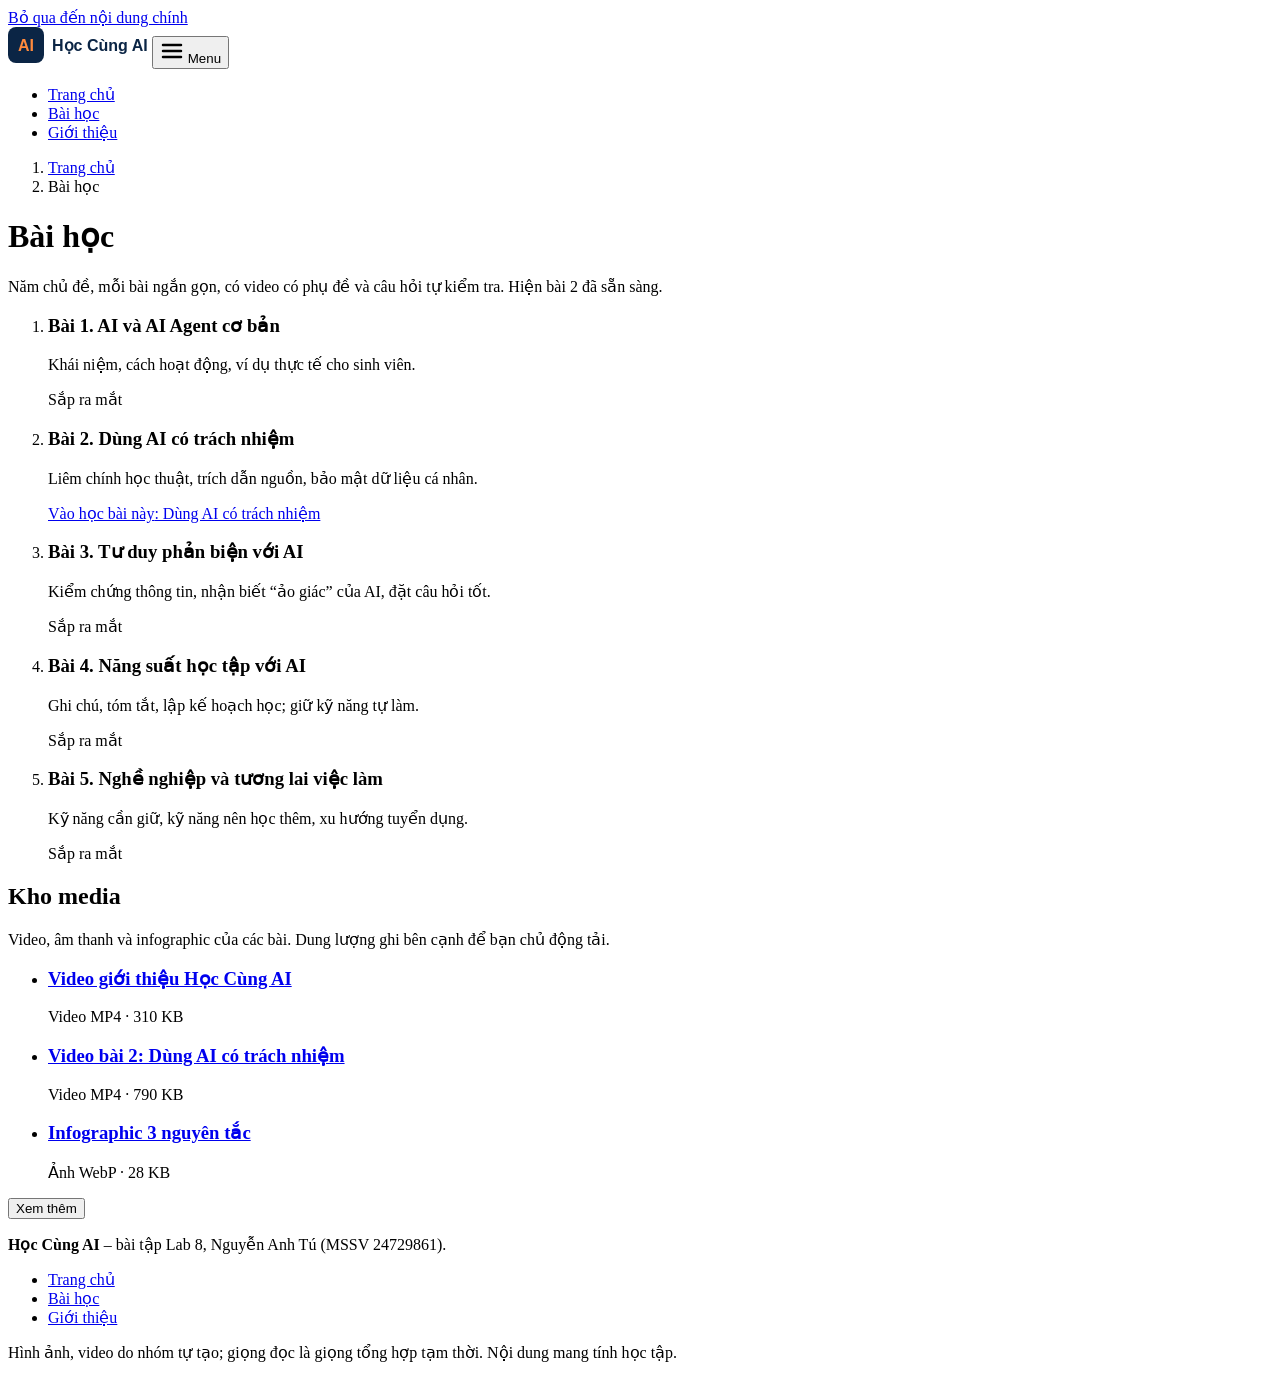
==== bai-hoc.html @ 78e97a04 "Thêm 4 trang HTML5: trang chủ, giới thiệu, bài học, bài học chi tiết (header-nav-main-footer, breadc" ====
<!DOCTYPE html>
<html lang="vi">
<head>
<meta charset="utf-8">
<meta name="viewport" content="width=device-width, initial-scale=1">
<title>Bài học – Học Cùng AI</title>
<meta name="description" content="Năm chủ đề học cùng AI dành cho sinh viên, kèm kho video, âm thanh và infographic.">
<link rel="icon" href="img/favicon.png" type="image/png">
<link rel="stylesheet" href="css/site.css">
<script src="js/site.js" defer></script>
</head>
<body>
<a class="skip" href="#main">Bỏ qua đến nội dung chính</a>
<header class="site-header">
<div class="wrap bar">
<a class="logo" href="index.html"><img src="img/logo.svg" width="140" height="36" alt="Học Cùng AI – về trang chủ"></a>
<button class="nav-toggle" type="button" aria-expanded="false" aria-controls="menu"><svg width="24" height="24" aria-hidden="true"><use href="img/icons.svg#i-menu"/></svg> Menu</button>
<nav id="menu" aria-label="Menu chính"><ul><li><a href="index.html">Trang chủ</a></li><li><a href="bai-hoc.html" aria-current="page">Bài học</a></li><li><a href="gioi-thieu.html">Giới thiệu</a></li></ul></nav>
</div>
</header>
<nav class="crumbs" aria-label="Breadcrumb"><div class="wrap"><ol><li><a href="index.html">Trang chủ</a></li><li aria-current="page">Bài học</li></ol></div></nav>
<main id="main" class="wrap">
<h1>Bài học</h1>
<p>Năm chủ đề, mỗi bài ngắn gọn, có video có phụ đề và câu hỏi tự kiểm tra. Hiện bài 2 đã sẵn sàng.</p>
<ol class="cards lessons">
<li class="card" id="bai-1"><h3>Bài 1. AI và AI Agent cơ bản</h3><p>Khái niệm, cách hoạt động, ví dụ thực tế cho sinh viên.</p><span class="soon">Sắp ra mắt</span></li>
<li class="card" id="bai-2"><h3>Bài 2. Dùng AI có trách nhiệm</h3><p>Liêm chính học thuật, trích dẫn nguồn, bảo mật dữ liệu cá nhân.</p><a href="bai-hoc-chi-tiet.html">Vào học bài này<span class="sr">: Dùng AI có trách nhiệm</span></a></li>
<li class="card" id="bai-3"><h3>Bài 3. Tư duy phản biện với AI</h3><p>Kiểm chứng thông tin, nhận biết “ảo giác” của AI, đặt câu hỏi tốt.</p><span class="soon">Sắp ra mắt</span></li>
<li class="card" id="bai-4"><h3>Bài 4. Năng suất học tập với AI</h3><p>Ghi chú, tóm tắt, lập kế hoạch học; giữ kỹ năng tự làm.</p><span class="soon">Sắp ra mắt</span></li>
<li class="card" id="bai-5"><h3>Bài 5. Nghề nghiệp và tương lai việc làm</h3><p>Kỹ năng cần giữ, kỹ năng nên học thêm, xu hướng tuyển dụng.</p><span class="soon">Sắp ra mắt</span></li>
</ol>
<section aria-labelledby="h-media">
<h2 id="h-media">Kho media</h2>
<p>Video, âm thanh và infographic của các bài. Dung lượng ghi bên cạnh để bạn chủ động tải.</p>
<ul class="cards" id="media-list">
<li class="card"><h3><a href="video/intro.mp4">Video giới thiệu Học Cùng AI</a></h3><p>Video MP4 · 310 KB</p></li>
<li class="card"><h3><a href="video/bai-2.mp4">Video bài 2: Dùng AI có trách nhiệm</a></h3><p>Video MP4 · 790 KB</p></li>
<li class="card"><h3><a href="img/infographic-bai-2.webp">Infographic 3 nguyên tắc</a></h3><p>Ảnh WebP · 28 KB</p></li>
</ul>
<p><button class="btn" type="button" id="more-btn">Xem thêm</button></p>
<p id="more-status" role="status" aria-live="polite"></p>
</section>
</main>
<footer class="site-footer">
<div class="wrap foot">
<p><strong>Học Cùng AI</strong> – bài tập Lab 8, Nguyễn Anh Tú (MSSV 24729861).</p>
<ul><li><a href="index.html">Trang chủ</a></li><li><a href="bai-hoc.html">Bài học</a></li><li><a href="gioi-thieu.html">Giới thiệu</a></li></ul>
<p class="small">Hình ảnh, video do nhóm tự tạo; giọng đọc là giọng tổng hợp tạm thời. Nội dung mang tính học tập.</p>
</div>
</footer>
</body>
</html>
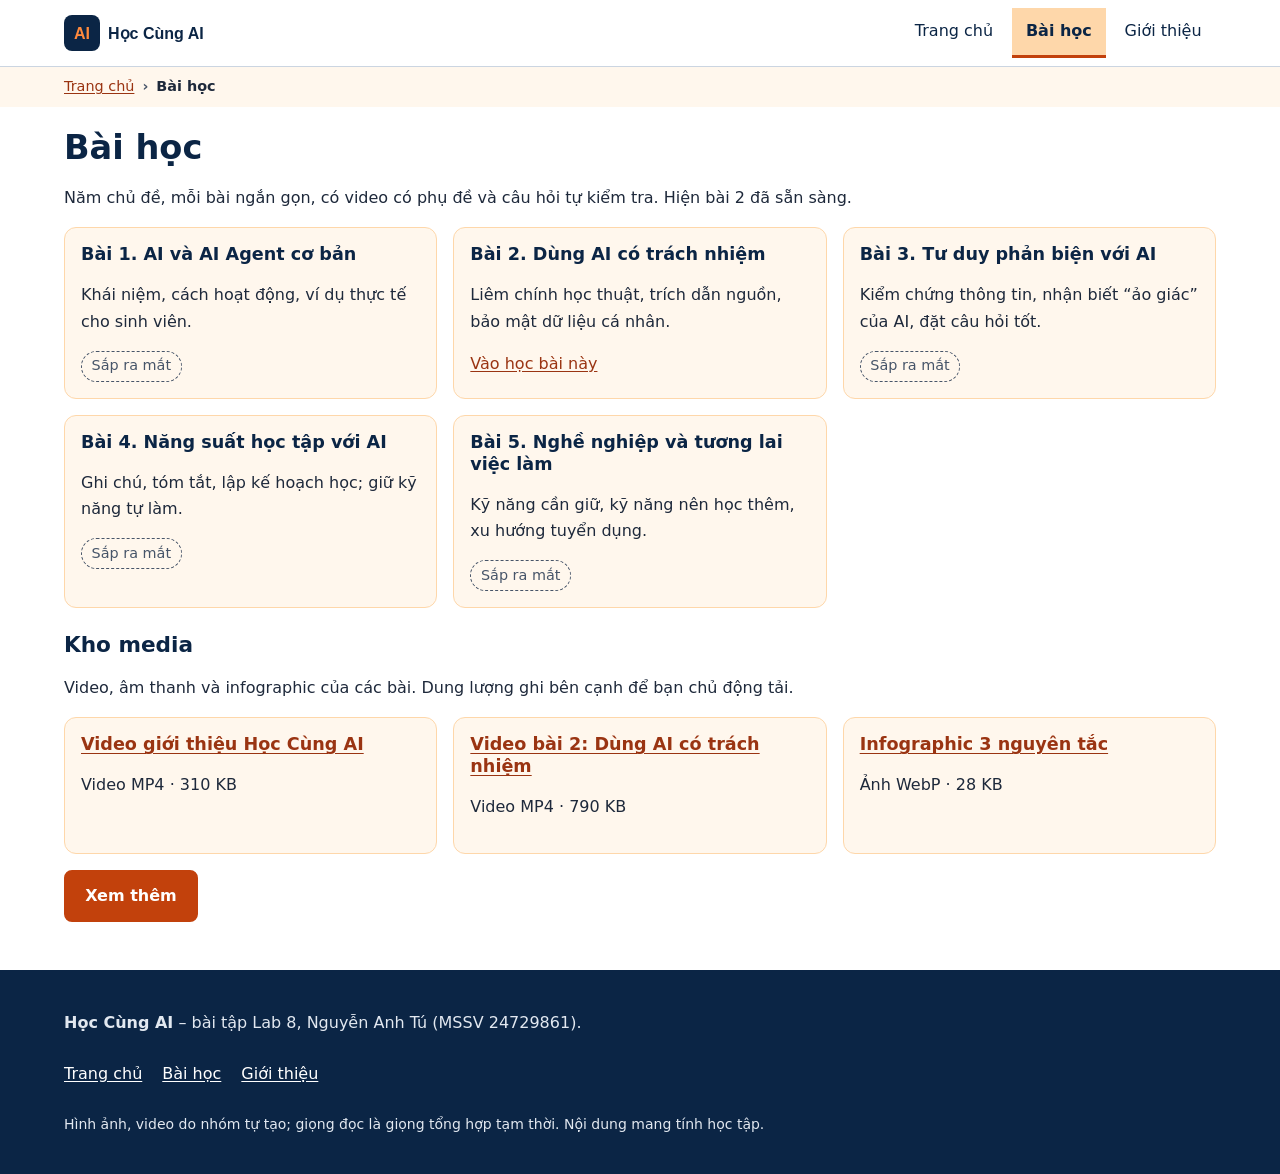
==== commit 24cfe59a: "Sửa lỗi W3C: nhảy cấp tiêu đề h1→h3 ở bai-hoc.html (đổi thành h2)" ====
--- a/bai-hoc.html
+++ b/bai-hoc.html
@@ -23,11 +23,11 @@
 <h1>Bài học</h1>
 <p>Năm chủ đề, mỗi bài ngắn gọn, có video có phụ đề và câu hỏi tự kiểm tra. Hiện bài 2 đã sẵn sàng.</p>
 <ol class="cards lessons">
-<li class="card" id="bai-1"><h3>Bài 1. AI và AI Agent cơ bản</h3><p>Khái niệm, cách hoạt động, ví dụ thực tế cho sinh viên.</p><span class="soon">Sắp ra mắt</span></li>
-<li class="card" id="bai-2"><h3>Bài 2. Dùng AI có trách nhiệm</h3><p>Liêm chính học thuật, trích dẫn nguồn, bảo mật dữ liệu cá nhân.</p><a href="bai-hoc-chi-tiet.html">Vào học bài này<span class="sr">: Dùng AI có trách nhiệm</span></a></li>
-<li class="card" id="bai-3"><h3>Bài 3. Tư duy phản biện với AI</h3><p>Kiểm chứng thông tin, nhận biết “ảo giác” của AI, đặt câu hỏi tốt.</p><span class="soon">Sắp ra mắt</span></li>
-<li class="card" id="bai-4"><h3>Bài 4. Năng suất học tập với AI</h3><p>Ghi chú, tóm tắt, lập kế hoạch học; giữ kỹ năng tự làm.</p><span class="soon">Sắp ra mắt</span></li>
-<li class="card" id="bai-5"><h3>Bài 5. Nghề nghiệp và tương lai việc làm</h3><p>Kỹ năng cần giữ, kỹ năng nên học thêm, xu hướng tuyển dụng.</p><span class="soon">Sắp ra mắt</span></li>
+<li class="card" id="bai-1"><h2>Bài 1. AI và AI Agent cơ bản</h2><p>Khái niệm, cách hoạt động, ví dụ thực tế cho sinh viên.</p><span class="soon">Sắp ra mắt</span></li>
+<li class="card" id="bai-2"><h2>Bài 2. Dùng AI có trách nhiệm</h2><p>Liêm chính học thuật, trích dẫn nguồn, bảo mật dữ liệu cá nhân.</p><a href="bai-hoc-chi-tiet.html">Vào học bài này<span class="sr">: Dùng AI có trách nhiệm</span></a></li>
+<li class="card" id="bai-3"><h2>Bài 3. Tư duy phản biện với AI</h2><p>Kiểm chứng thông tin, nhận biết “ảo giác” của AI, đặt câu hỏi tốt.</p><span class="soon">Sắp ra mắt</span></li>
+<li class="card" id="bai-4"><h2>Bài 4. Năng suất học tập với AI</h2><p>Ghi chú, tóm tắt, lập kế hoạch học; giữ kỹ năng tự làm.</p><span class="soon">Sắp ra mắt</span></li>
+<li class="card" id="bai-5"><h2>Bài 5. Nghề nghiệp và tương lai việc làm</h2><p>Kỹ năng cần giữ, kỹ năng nên học thêm, xu hướng tuyển dụng.</p><span class="soon">Sắp ra mắt</span></li>
 </ol>
 <section aria-labelledby="h-media">
 <h2 id="h-media">Kho media</h2>
--- a/css/site.css
+++ b/css/site.css
@@ -0,0 +1,124 @@
+/* site.css – một tệp dùng chung cho mọi trang. Mobile-first: 360 → 768 → 1280 px. */
+:root{--navy:#0b2545;--ink:#1e293b;--muted:#475569;--orange:#c2410c;--orange-d:#9a3412;--cream:#fff7ed;--peach:#fed7aa;--line:#cbd5e1;--r:12px;--gap:1rem}
+*,*::before,*::after{box-sizing:border-box}
+html{-webkit-text-size-adjust:100%;scroll-behavior:smooth}
+body{margin:0;font:1rem/1.65 system-ui,-apple-system,"Segoe UI",Roboto,Arial,sans-serif;color:var(--ink);background:#fff}
+img,video,audio,svg{max-width:100%}
+img,video{height:auto}
+a{color:var(--orange-d);text-underline-offset:.15em}
+a:hover{color:var(--navy)}
+:focus-visible{outline:3px solid var(--navy);outline-offset:3px;border-radius:4px}
+h1,h2,h3{line-height:1.25;color:var(--navy);margin:1.5rem 0 .6rem}
+h1{font-size:1.75rem;margin-top:1.25rem}h2{font-size:1.35rem}h3{font-size:1.1rem}
+.wrap{width:min(100% - 2rem,72rem);margin-inline:auto}
+.sr{position:absolute;width:1px;height:1px;overflow:hidden;clip:rect(0 0 0 0);white-space:nowrap}
+.skip{position:absolute;left:.5rem;top:-4rem;background:var(--navy);color:#fff;padding:.6rem 1rem;z-index:20;border-radius:0 0 8px 8px}
+.skip:focus{top:0}
+.small{font-size:.875rem}
+/* header + menu */
+.site-header{position:sticky;top:0;z-index:10;background:#fff;border-bottom:1px solid var(--line)}
+.bar{display:flex;flex-wrap:wrap;align-items:center;justify-content:space-between;gap:.5rem;padding-block:.5rem}
+.logo{display:block}.logo img{display:block;width:96px;height:auto}
+nav ul{list-style:none;margin:0;padding:0}
+#menu{flex-basis:100%}
+#menu ul{display:flex;flex-wrap:wrap;gap:.25rem}
+#menu a{display:block;padding:.65rem .9rem;color:var(--navy);text-decoration:none;border-bottom:3px solid transparent;min-height:44px}
+#menu a:hover{background:var(--cream)}
+#menu a[aria-current="page"]{background:var(--peach);font-weight:700;border-bottom-color:var(--orange)}
+#menu a.is-parent{border-bottom-color:var(--line);font-weight:600}
+.nav-toggle{display:none;align-items:center;gap:.4rem;min-width:44px;min-height:44px;padding:.4rem .8rem;font:inherit;font-weight:600;color:var(--navy);background:#fff;border:2px solid var(--navy);border-radius:8px;cursor:pointer}
+.js .nav-toggle{display:inline-flex}
+.js #menu{display:none}.js #menu.open{display:block}
+.js #menu.open ul{flex-direction:column}
+/* breadcrumb */
+.crumbs{background:var(--cream);font-size:.9rem}
+.crumbs ol{display:flex;flex-wrap:wrap;list-style:none;margin:0;padding:.5rem 0}
+.crumbs li+li::before{content:"›";margin:0 .5rem;color:var(--muted)}
+.crumbs [aria-current]{color:var(--ink);font-weight:600}
+/* nút */
+.btn{display:inline-block;padding:.7rem 1.2rem;min-height:44px;font:inherit;font-weight:700;color:#fff;background:var(--orange);border:2px solid var(--orange);border-radius:8px;text-decoration:none;cursor:pointer}
+.btn:hover{background:var(--orange-d);border-color:var(--orange-d);color:#fff}
+.btn-ghost{background:transparent;color:#fff;border-color:#fff}
+.btn-ghost:hover{background:#fff;color:var(--navy);border-color:#fff}
+.btn:disabled{opacity:.6;cursor:wait}
+/* hero: 3 bản cắt, giữ tỉ lệ để không nhảy bố cục */
+.hero picture,.hero img{display:block;width:100%}
+.hero img{aspect-ratio:360/220;object-fit:cover}
+.hero-text{background:var(--navy);color:#fff;padding:1.25rem 0 1.5rem}
+.hero-text h1{color:#fff;margin-top:0}
+.hero-text p{max-width:42rem}
+.hero-text .btn+.btn{margin-top:.5rem}
+/* khối chia đôi */
+.split{display:grid;gap:var(--gap);align-items:start;margin-block:2rem}
+/* thẻ */
+.cards{display:grid;grid-template-columns:1fr;gap:var(--gap);list-style:none;margin:1rem 0;padding:0}
+.cards>li{background:var(--cream);border:1px solid var(--peach);border-radius:var(--r);padding:1rem}
+.cards figure{margin:0 0 .6rem}
+.cards img{display:block;width:100%;border-radius:8px}
+.cards figcaption{margin-top:.5rem}
+.card h2,.card h3{margin-top:0;font-size:1.1rem}
+.soon{display:inline-block;padding:.15rem .6rem;border:1px dashed var(--muted);border-radius:99px;color:var(--muted);font-size:.9rem}
+figure{margin:1rem 0}figcaption{font-size:.95rem;color:var(--muted)}
+figure img{display:block;width:100%;border-radius:8px}
+/* player: 16:9, không vượt khung */
+.player{max-width:100%;margin:0}
+.player video{display:block;width:100%;max-width:100%;aspect-ratio:16/9;background:#000;border-radius:8px}
+.ctrl{display:flex;align-items:center;gap:.5rem;padding:.5rem;background:var(--navy);color:#fff;border-radius:0 0 8px 8px}
+.ctrl button{min-height:44px;padding:.3rem .8rem;font:inherit;font-weight:700;color:var(--navy);background:#fff;border:2px solid #fff;border-radius:8px;cursor:pointer}
+.ctrl button[aria-pressed="false"]{background:transparent;color:#fff}
+.ctrl .seek{flex:1;min-width:0;accent-color:var(--orange);height:44px}
+.ctrl .time{font-variant-numeric:tabular-nums;font-size:.9rem;min-width:3.2rem}
+.err{margin:.5rem 0 0;padding:.6rem .8rem;background:#fef2f2;border:2px solid #b91c1c;color:#7f1d1d;border-radius:8px}
+audio{display:block;width:100%;margin:.5rem 0}
+details{margin:.6rem 0;padding:.6rem .9rem;border:1px solid var(--line);border-radius:8px}
+summary{cursor:pointer;font-weight:600;color:var(--navy);min-height:24px}
+.transcript{margin:.6rem 0 0;padding-left:1.4rem}
+/* văn bản + bảng */
+.prose{max-width:48rem}.prose li{margin:.4rem 0}
+.scroll{overflow-x:auto}
+table{border-collapse:collapse;width:100%;min-width:30rem}
+caption{text-align:left;font-weight:700;color:var(--navy);padding:.4rem 0}
+th,td{border:1px solid var(--line);padding:.5rem .7rem;text-align:left;vertical-align:top}
+thead th{background:var(--peach);color:var(--navy)}
+/* trang bài chi tiết */
+.layout{display:grid;gap:var(--gap)}
+.layout aside{border-top:1px solid var(--line);padding-top:1rem}
+.related{list-style:none;margin:0;padding:0;display:grid;gap:.75rem}
+.related a{display:flex;gap:.75rem;align-items:center;text-decoration:none;color:var(--navy);font-weight:600}
+.related img{width:112px;height:auto;border-radius:6px;flex:none}
+.banner img{aspect-ratio:960/360}
+/* footer */
+.site-footer{margin-top:3rem;background:var(--navy);color:#e2e8f0;padding:1.5rem 0}
+.site-footer a{color:#fff}
+.foot ul{display:flex;flex-wrap:wrap;gap:.25rem 1.25rem;list-style:none;padding:0}
+.foot a{display:inline-block;padding:.5rem 0;min-height:44px}
+/* ≥ 768 px: máy tính bảng */
+@media (min-width:768px){
+  h1{font-size:2.1rem}
+  .logo img{width:120px}
+  .nav-toggle,.js .nav-toggle{display:none}
+  #menu,.js #menu{display:block;flex-basis:auto}
+  .hero img{aspect-ratio:768/320}
+  .hero-text .btn+.btn{margin-top:0}
+  .cards{grid-template-columns:repeat(2,1fr)}
+  .split{grid-template-columns:1fr 1fr}
+  .about{grid-template-columns:5fr 7fr;align-items:center}
+  .related{grid-template-columns:repeat(2,1fr)}
+}
+/* ≥ 1280 px: máy tính */
+@media (min-width:1280px){
+  .logo img{width:140px}
+  .hero img{aspect-ratio:1280/480}
+  .hero-text{padding:2rem 0}
+  .cards{grid-template-columns:repeat(3,1fr)}
+  .split{grid-template-columns:5fr 6fr}
+  .layout{grid-template-columns:minmax(0,1fr) 20rem;gap:2.5rem}
+  .layout aside{border:0;padding:0;position:sticky;top:5rem;align-self:start}
+  .related{grid-template-columns:1fr}
+  .related img{width:120px}
+}
+/* giảm chuyển động */
+@media (prefers-reduced-motion:reduce){
+  html{scroll-behavior:auto}
+  *,*::before,*::after{animation:none!important;transition:none!important}
+}
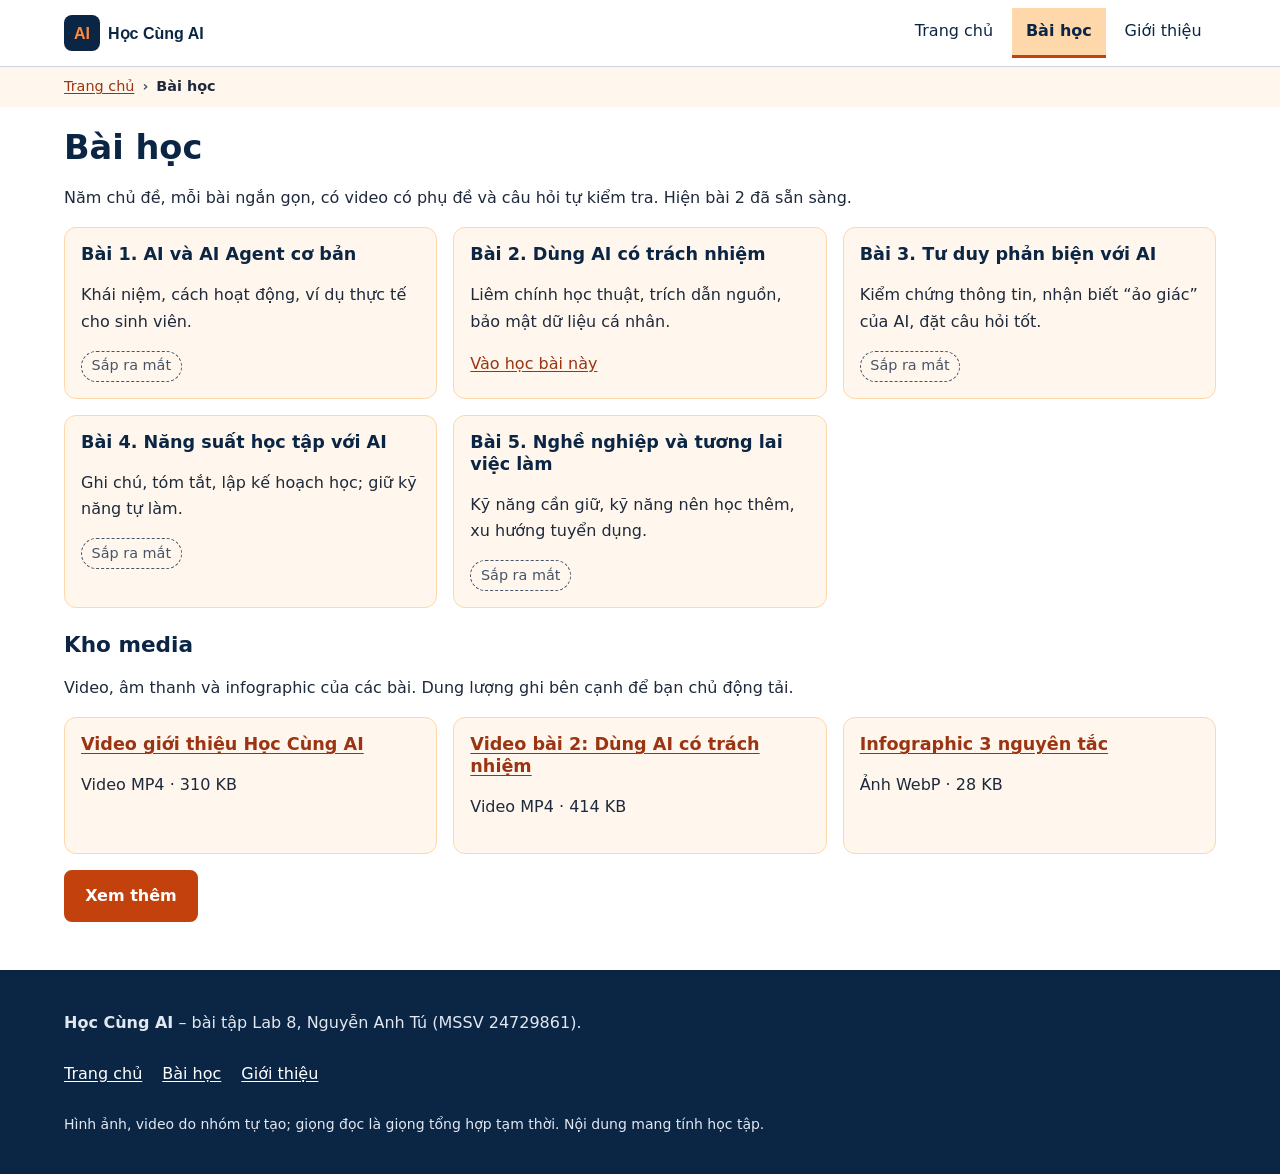
==== commit 216323e2: "Tối ưu video bài 2: mã hóa CRF 30 có giới hạn bitrate (790 KB → 414 KB); cập nhật media.json, README" ====
--- a/bai-hoc.html
+++ b/bai-hoc.html
@@ -34,7 +34,7 @@
 <p>Video, âm thanh và infographic của các bài. Dung lượng ghi bên cạnh để bạn chủ động tải.</p>
 <ul class="cards" id="media-list">
 <li class="card"><h3><a href="video/intro.mp4">Video giới thiệu Học Cùng AI</a></h3><p>Video MP4 · 310 KB</p></li>
-<li class="card"><h3><a href="video/bai-2.mp4">Video bài 2: Dùng AI có trách nhiệm</a></h3><p>Video MP4 · 790 KB</p></li>
+<li class="card"><h3><a href="video/bai-2.mp4">Video bài 2: Dùng AI có trách nhiệm</a></h3><p>Video MP4 · 414 KB</p></li>
 <li class="card"><h3><a href="img/infographic-bai-2.webp">Infographic 3 nguyên tắc</a></h3><p>Ảnh WebP · 28 KB</p></li>
 </ul>
 <p><button class="btn" type="button" id="more-btn">Xem thêm</button></p>
